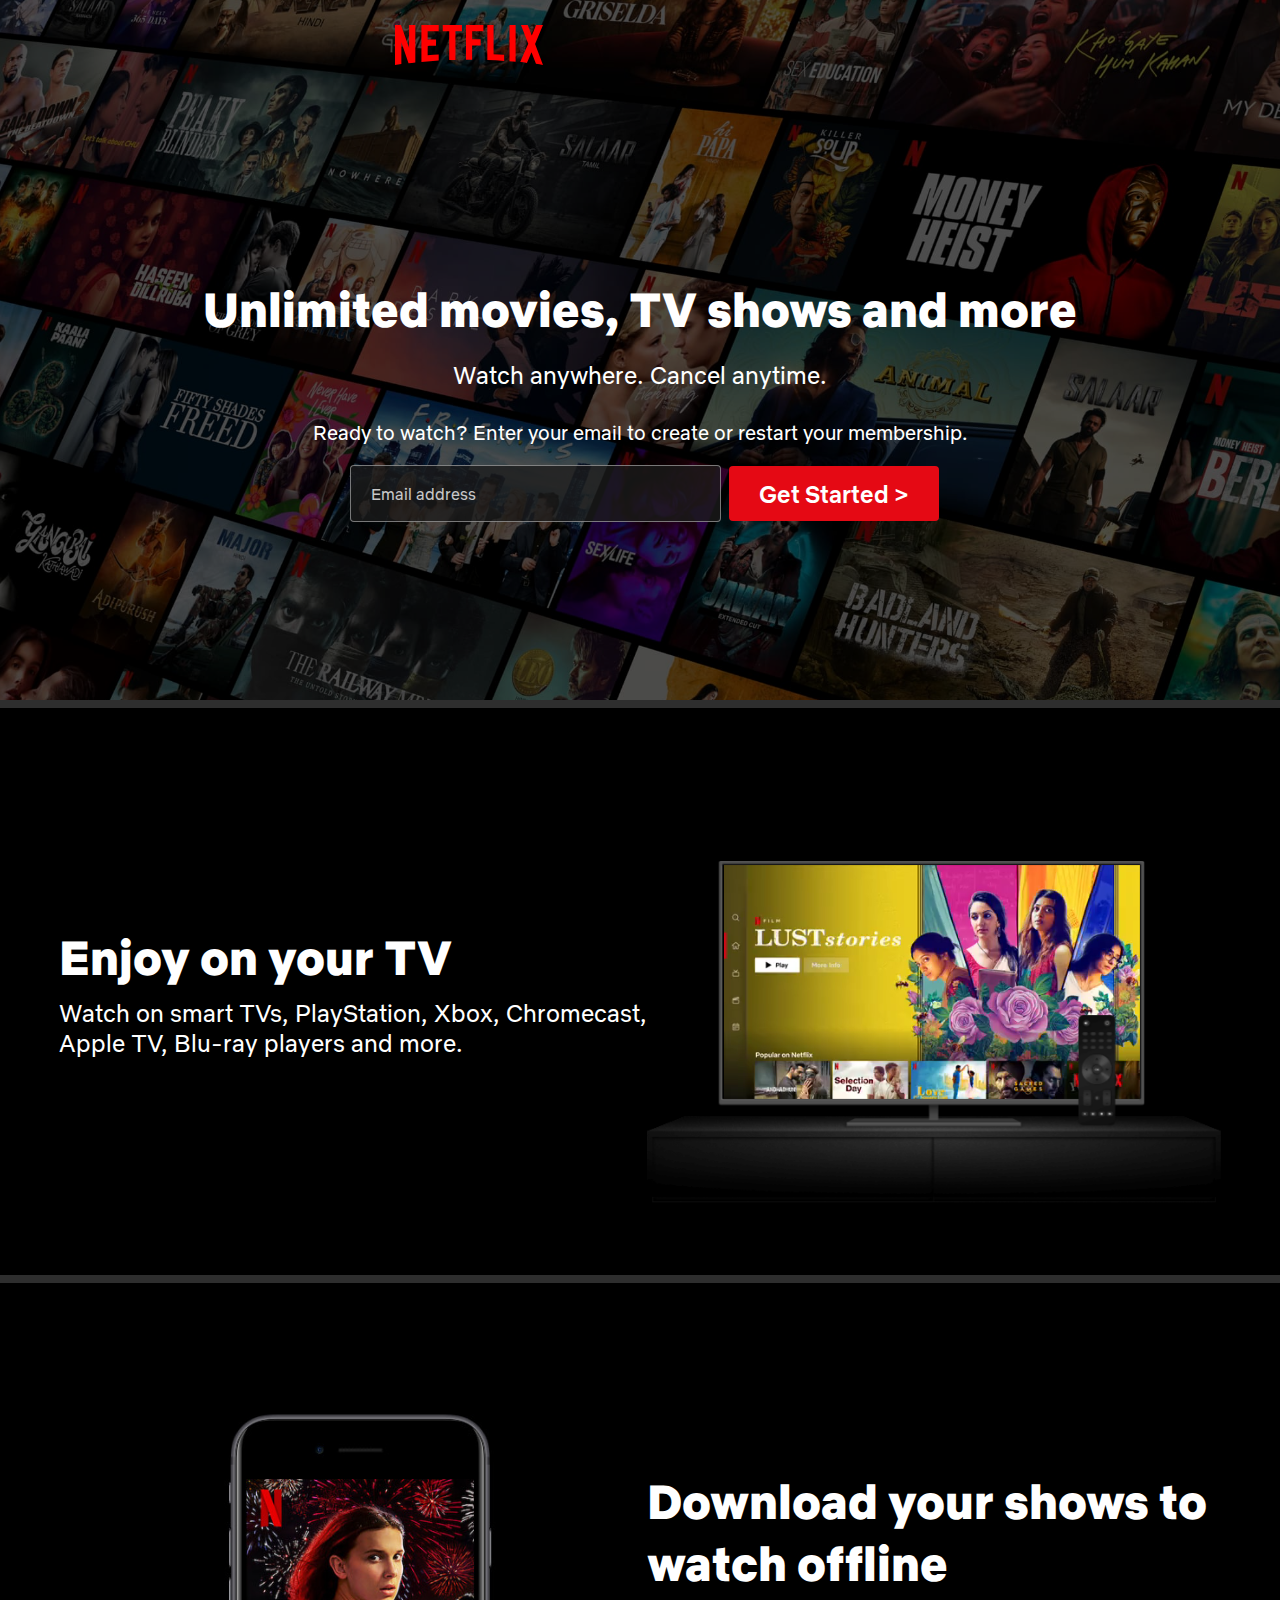
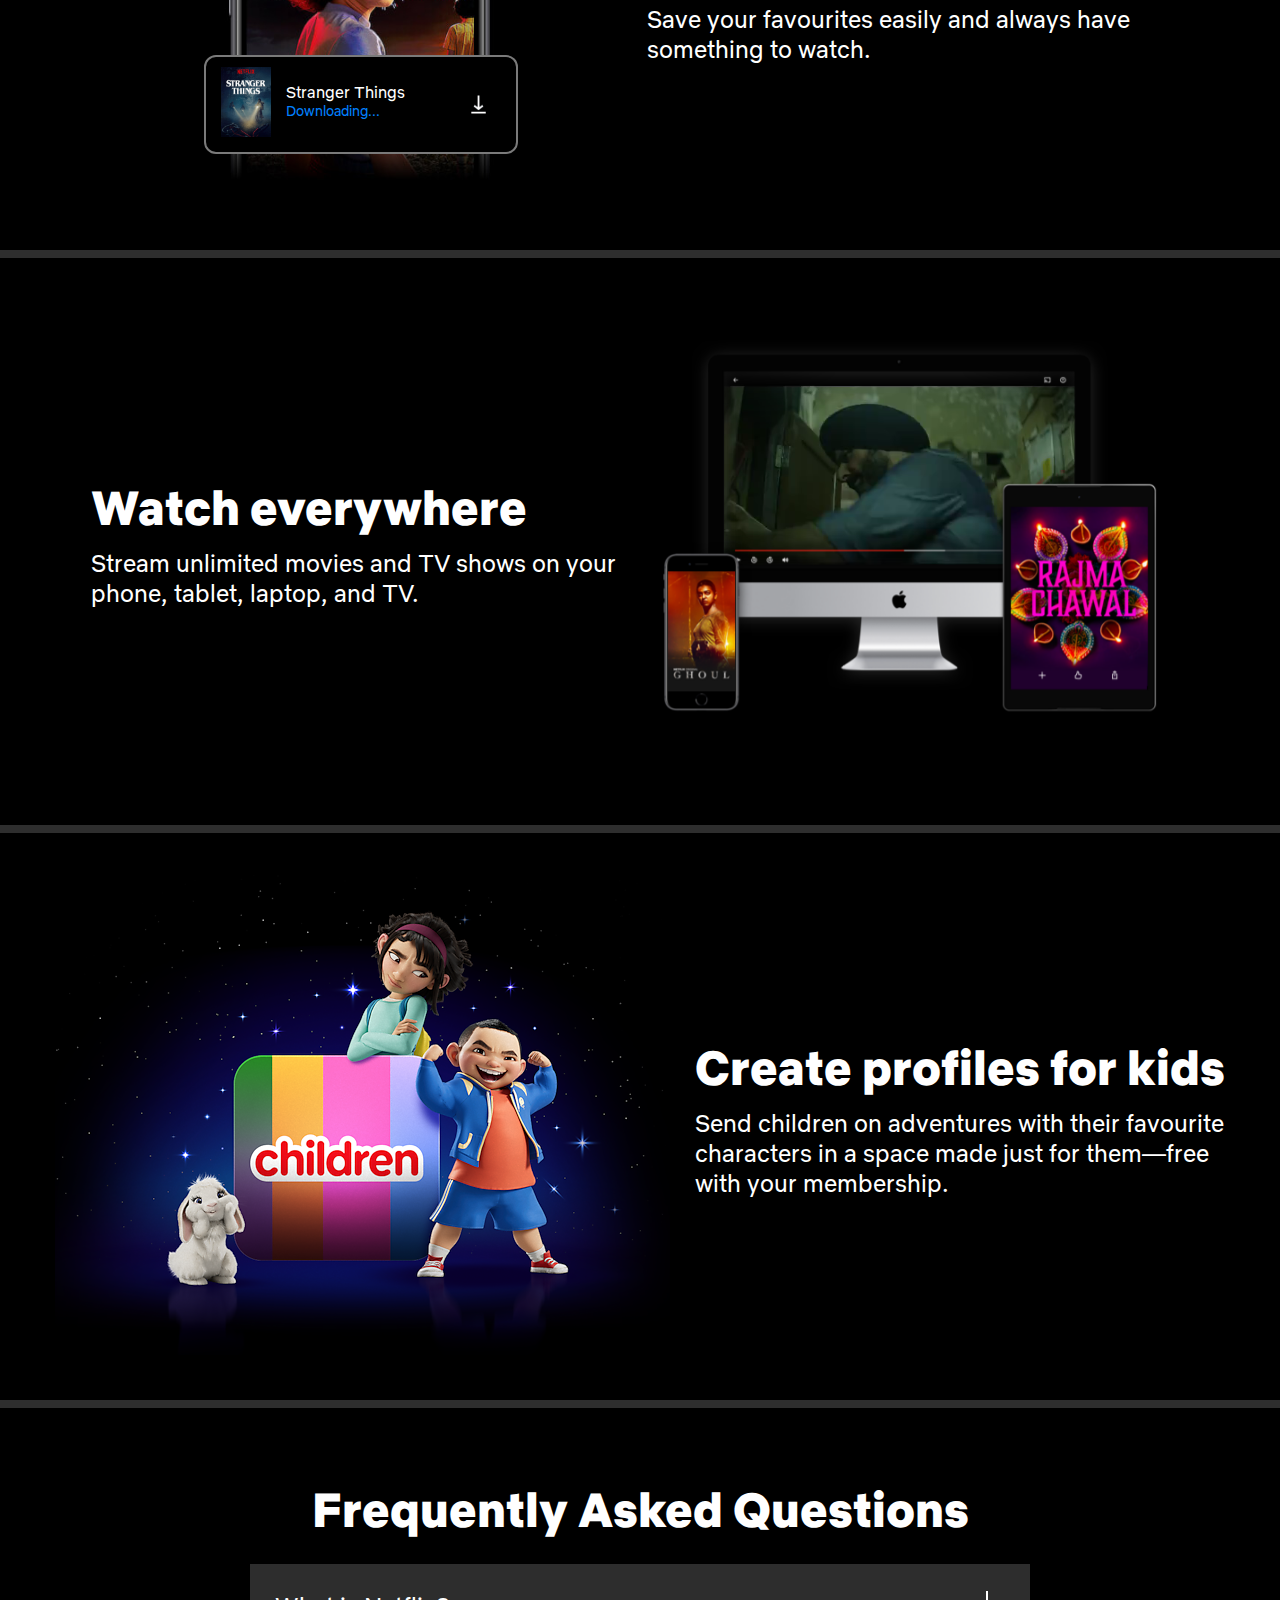
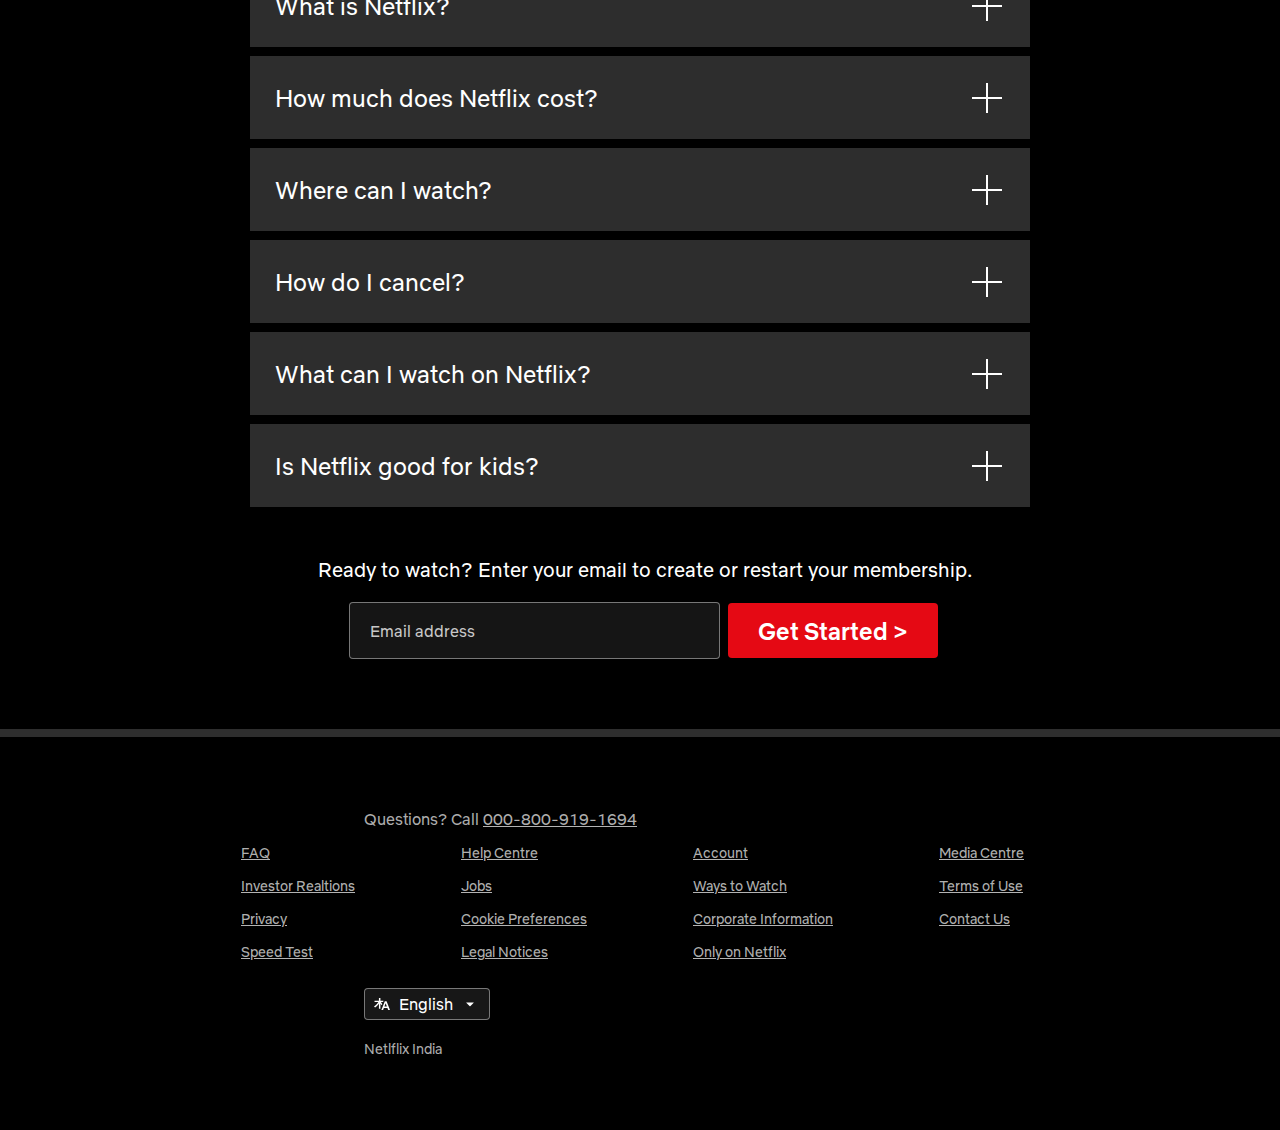
==== index.html @ abc53c1b "Added  Code" ====
<!DOCTYPE html>
<html lang="en">

<head>
    <meta charset="UTF-8">
    <meta name="viewport" content="width=device-width, initial-scale=1.0">
    <title>Netflix</title>
    <link rel="stylesheet" href="style.css">
    <link rel="icon" href="/assets/images/n-logo.png">
</head>

<body>
    <div class="main">
        <div class="nav">
            <img class="logo" src="/assets/images/logo.svg" alt="">
            <div class="button">
                <button class="english"><img src="/assets/images/lang.svg" alt="">
                    <p>English</p><img src="/assets/images/arrow.svg" alt="">
                </button>
                <button class="sign-in">Sign In</button>
            </div>
        </div>

        <div class="box">
            <div class="content">
                <span>Unlimited movies, TV shows and more</span>
                <span>Watch anywhere. Cancel anytime.</span><br>
                <span style="font-size: 20px;">Ready to watch? Enter your email to create or restart your membership.</span>
                <div class="input">
                    <input type="text" placeholder="Email address">
                    <button>Get Started > </button>
                </div>
            </div>
        </div>
    </div>
    <div class="separation"></div>
    <section>
        <div class="text">
            <span>Enjoy on your TV</span>
            <span>Watch on smart TVs, PlayStation, Xbox, Chromecast,
                <br>Apple TV, Blu-ray players and more.</span>
        </div>
        <div class="tv">
            <img src="/assets/images/tv.png" alt="">
            <video autoplay muted
                src="/assets/videos/Netflix India – Watch TV Shows Online, Watch Movies Online2.m4v"></video>
        </div>
    </section>
    <div class="separation"></div>
    <section>
        <div class="tv">
            <img src="/assets/images/mobile-0819.jpg" alt="">
            <div class="downlaod">
                <img src="/assets/images/boxshot.png" alt="boxshot" class="boxshot">
                <div class="down-txt">
                    <h3>Stranger Things</h3>
                    <p>Downloading...</p>
                </div>
                <div class="gif">
                    <img src="/assets/images/download-icon.gif" alt="gif">
                </div>
            </div>
        </div>
        <div class="text">
            <span>Download your shows to<br>watch offline</span>
            <span>Save your favourites easily and always have <br>something to watch.</span>
        </div>
    </section>
    <div class="separation"></div>
    <section>
        <div class="3rd-section">
            <div class="text">
                <span>Watch everywhere</span>
                <span>Stream unlimited movies and TV shows on your <br>phone, tablet, laptop, and TV.</span>
            </div>
        </div>
        <div class="tv-2">
            <img src="/assets/images/device-pile-in.png" alt="devcies">
            <video src="/assets/videos/Netflix India – Watch TV Shows Online, Watch Movies Online.m4v" autoplay
                muted></video>
        </div>
    </section>
    <div class="separation"></div>
    <section>
        <div class="4th-section">
            <div class="children">
                <img src="/assets/images/children.png" alt="children">
            </div>
        </div>
        <div class="text">
            <span>Create profiles for kids</span>
            <span>Send children on adventures with their favourite <br>characters in a space made just for them—free
                <br>with your membership.</span>
        </div>
    </section>
    <div class="separation"></div>
    <section class="body" style="height: auto;">
        <div class="text-faq">
            <span><h1>Frequently Asked Questions</h1></span>
        </div>
        <div class="faq-container">
            <div class="faq-box">
                <h2>What is Netflix?</h2><img src="/assets/images/plus.svg" alt="">
            </div>
            <div class="faq-box">
                <h2>How much does Netflix cost?</h2><img src="/assets/images/plus.svg" alt="">
            </div>
            <div class="faq-box">
                <h2>Where can I watch?</h2><img src="/assets/images/plus.svg" alt="">
            </div>
            <div class="faq-box">
                <h2>How do I cancel?</h2><img src="/assets/images/plus.svg" alt="">
            </div>
            <div class="faq-box">
                <h2>What can I watch on Netflix?</h2><img src="/assets/images/plus.svg" alt="">
            </div>
            <div class="faq-box">
                <h2>Is Netflix good for kids?</h2><img src="/assets/images/plus.svg" alt="">
            </div>
            <h3>Ready to watch? Enter your email to create or restart your membership.</h2>
            <div class="input">
                <input type="text" placeholder="Email address">
                <button>Get Started > </button>
            </div>
        </div>
    </section>
    <div class="separation"></div>
    <footer>
        <h6>Questions? Call <a href="#">000-800-919-1694</a></h6>
        <div class="container">
            <div class="cols col-1">
                <ul>
                    <li><a href="/">FAQ</a></li>
                    <li><a href="/">Investor Realtions</a></li>
                    <li><a href="/">Privacy</a></li>
                    <li><a href="/">Speed Test</a></li>
                </ul>
            </div>
            <div class="cols col-2">
                <ul>
                    <li><a href="/">Help Centre</a></li>
                    <li><a href="/">Jobs</a></li>
                    <li><a href="/">Cookie Preferences</a></li>
                    <li><a href="/">Legal Notices</a></li>
                </ul>
            </div>
            <div class="cols col-3">
                <ul>
                    <li><a href="/">Account</a></li>
                    <li><a href="/">Ways to Watch</a></li>
                    <li><a href="/">Corporate Information</a></li>
                    <li><a href="/">Only on Netflix</a></li>
                </ul>
            </div>
            <div class="cols col-4">
                <ul><a href="/">    
                    <li><a href="/">Media Centre</a></li>
                    <li><a href="/">Terms of Use</a></li>
                    <li><a href="/">Contact Us</a></li>
                </ul>
            </div>
        </div>
        <button class="english sec-btn"><img src="/assets/images/lang.svg" alt="">
            <p>English</p><img src="/assets/images/arrow.svg" alt="">
        </button>
        <h4>Netlflix India</h4>
    </footer>
</body>

</html>
---- style.css ----
@import url('https://fonts.googleapis.com/css2?family=Noto+Sans:wght@900&display=swap');
@import url('https://fonts.googleapis.com/css2?family=Noto+Sans:wght@400;900&display=swap');
@font-face {
    font-family: 'netflix';
    src: url(/netflix-sans-cufonfonts/NetflixSansThin.ttf);
    font-weight: 100;
}
@font-face {
    font-family: 'netflix';
    src: url(/netflix-sans-cufonfonts/NetflixSansRegular.ttf);
    font-weight: 200;
}
@font-face {
    font-family: 'netflix';
    src: url(/netflix-sans-cufonfonts/NetflixSansLight.ttf);
    font-weight: 400;
}
@font-face {
    font-family: 'netflix';
    src: url(/netflix-sans-cufonfonts/NetflixSansMedium.ttf);
}
@font-face {
    font-family: 'netflix';
    src: url(/netflix-sans-cufonfonts/NetflixSansBold.ttf);
    font-weight: bold;
}
@font-face {    
    font-family: 'netlfix_bold';
    src: url(/netflix-sans-cufonfonts/NetflixSansBlack.ttf);
    font-weight: bolder;
}
*{
    margin: 0;
    padding: 0;
}
body{
    background-color: black;
}
.main{
    background-image: url(/assets/images/background.jpg);
    height: 700px;
    background-position: center center;
    background-size: max(1300px, 100vw);
    background-repeat: no-repeat;
    position: relative;

}

.main .box{
    background: rgba(0, 0, 0, 0.6);
    height: 700px;
    width: 100%;
    position: absolute;
    top: 0;
    display: flex;
    justify-content: center;
    align-items: center;
}

.nav{
    display: flex;
    justify-content: space-between;
    width: 62vw;
    margin: 0 365px;
    position: relative;
    top: 25px;
    z-index: 10;
}
.nav .logo{
    height: 40px;
}
.content> :first-child{
    display: flex;
    justify-content: center;
    align-items: center;
    flex-direction: column;
    color: white;
    position: relative;
    font-family: 'netlfix_bold';
    font-weight: bolder;
    font-size: 48px;
    margin-bottom: 20px;
    
}
.content {
    height: 80vh;
    display: flex;
    justify-content: center;
    align-items: center;
    flex-direction: column;
    color: white;
    position: absolute;
    bottom: -70px;
    font-family: 'netflix';
    font-weight: 200;
    font-size: 24px;    
}
.sign-in{
    border: none;
    border-radius: 4px;
    height: 32px;
    width: 75px;
    background-color: #e50914;
    color: white;
    font-family: 'netflix';
    margin-right: 18px;
    margin-top: -3px;
    font-size: 14px;
    transition: ease-in-out .2s;
    cursor: pointer;
}
.sign-in:hover{
    background-color: #c11119;
}
.english{
    width: 126px;
    height: 32px;
    background-color: #202020bb;
    border: 1px solid #ffffff6b;
    color: #ffffff;
    font-size: 16px;
    font-family: 'netflix';
    font-weight: 300;
    border-radius: 4px;
    margin-right: 25px;
    margin-top: -3px;
    display: flex;
    align-items: center;
}
.button{
    display: flex;
    align-items: center;
}
.english img{
    margin: 0px 9px;
}
.input{
    display: flex;
    align-items: center;
    justify-content: center;
}

.input input{
    border-radius: 4px;
    border: 1px solid #ffffff6b;
    background-color: #1b1b1bc4;
    display: flex;
    align-items: center;
    margin: 20px 8px;
    height: 55px;
    width: 369px;
}
.input input::placeholder{
    font-family: 'netflix';
    font-weight: 200;
    font-size: 16px;
    color: #c7c7c7;
    position: absolute;
    left: 20px;
    bottom: 17px;
}
.input button:hover{
    background-color: #c11119;
}
.input button{
    height: 55px;
    width: 210px;
    font-family: 'netflix';
    color: #ffffff;
    font-size: 24px;
    font-weight: 400;
    background-color: #e50914;
    border: none;
    border-radius: 4px;
    display: flex;
    align-items: center; 
    justify-content: center;
    transition: ease-in-out .2s;
    cursor: pointer;
}

/* ----------------------------slide-content--------------------------------- */
.separation{
    height: 8px;
    background-color: #2e2e2e;
}
/* ----------------------------------Section 1-------------------------------------- */
section{
    height: 63vh;
    display: flex;
    justify-content: center;
    align-items: center;
}
.text{
    display: flex;
    flex-direction: column;
    color: #ffffff;
    font-family: 'netflix';
    font-size: 24px;
    font-weight: 200;
}
.text :first-child{
    font-size: 48px;
    font-family: 'netlfix_bold';
    font-weight: bolder;
    margin-bottom: 10px;
}
.tv{
    position: relative;
}
.tv video{
    height: 234px;
    position: absolute;
    right: 81px;
    bottom: 110px;
}
.tv img{
    position: relative;
    z-index: 2;
    height: 430px;
}
/* ----------------------------------Section 2-------------------------------------- */

.downlaod{
    position: absolute;
    background-color: black;
    height: 95px;
    width: 310px;
    border: 2px solid rgb(122, 122, 122);
    border-radius: 12px;
    color: #ffffff;
    z-index: 2;
    left: 131px;
    bottom: 30px;
}
.downlaod img{
    position: absolute;
    height: 70px;
    top: 10px;
    left: 15px;
}
.gif{
    position: absolute;
    right: 75px;
    top: 15px;
}
.gif img{
    height: 45px;

}
.downlaod h3{
    font-size: 16px;
    font-family: 'netflix';
    font-weight: 200;
}
.downlaod p{
    font-size: 14px;
    font-family: 'netflix';
    font-weight: 200;
    color: #0080ff;
}
.down-txt{
    position: absolute;
    top: 25px;
    left: 80px;
}
/* ----------------------------------Section 3-------------------------------------- */
.tv-2{
    position: relative;
}
.tv-2 video{
    position: absolute;
    height: 200px;
    right: 110px;
    top: 50px;

}
.tv-2 img{
    position: relative;
    z-index: 2;
    height: 430px;
}
/* ----------------------------------Section 4-------------------------------------- */


.body{
    display: flex;
    flex-direction: column;
    justify-content: flex-start;
    position: relative;
}
.text-faq h1{
    color: #ffffff;
    text-align: center;
    font-family: 'netlfix_bold';
    font-size: 48px;
    font-weight: bolder;
    margin-top: 70px;
}
.faq-container{
    margin-top: 15px;
    padding-bottom: 50px;
}

.faq-box:hover{
    background-color: #414141;
}
.faq-box{
    height: 83px;
    width: 61vw;
    background-color: #2d2d2d;
    margin: 9px;
    display: flex;
    align-items: center;
    justify-content: space-between;
    transition: all 0.2s;
    cursor: pointer;
}
.faq-box img{
    padding: 25px;
}
.faq-box h2{
    font-weight: 400;
    font-size: 24px;
    font-family: 'netflix';
    font-weight: 200;
    color: #ffffff;
    padding: 25PX;
}
.faq-container h3{
    margin: 50px 0 0 10px;
    text-align: center;
    color: #ffffff;
    font-family: 'netflix';
    font-size: 20px;
    font-weight: 200;
    
}


/* --------------------------------Footer--------------------------------- */
footer{
    color: #ffffff;
    font-family: 'netflix';
    font-weight: 100;
    margin: 72px 150px;
}
.container{
    display: flex;
    justify-content: space-evenly;
}
.container .cols{
    display: flex;
    flex-direction: column;
    font-family: 'netflix';
    font-weight: 200;
    font-size: 14px;
}
li{
    list-style-type: none;
    margin: 15px 15px 15px 0px;
}
a{
    color: #ffffffb3;
}
h6{
    font-family: 'netflix';
    font-weight: 200;
    font-size: 16px;
    color: #acacac;
    margin-top: 20px;
}
h4{
    font-family: 'netflix';
    font-weight: 200;
    font-size: 14px;
    color: #acacac;
    margin-top: 20px;
}
h4, h6, .sec-btn{
    margin-left: 214px;
}
.sec-btn{
    margin-top: 12px;
}
/* --------------------------------MEDIA QUERIES--------------------------------- */
@media screen and (max-width: 1280px){
    .nav {
        width: 100%;
        display: flex;
        justify-content: space-between;
    }
    .nav .logo{
        margin-left: 30px;
    }
    .nav .button .sign-in{
        margin-right: 30px;
    }
    .button{
        margin-bottom: 50px;
    }
}
@media screen and (max-width: 960px){
    .nav .logo{
        height: 24px;
        margin-top: 3px;
        margin-left: 28px;
    }
    .english, .sign-in{
        margin: 0 4px;
    }
}
@media screen and (max-width: 880px) {

    .content {
      font-size: 16px;
      text-align: center;
      bottom: -50px;
    }
}
@media screen and (max-width: 768px) {

  
    .content {
      font-size: 16px;
      text-align: center;
      bottom: -50px; /* Adjust as needed */
    }
  
    .input input {
        height: 55px;
        width: 369px;
    }
    .input button{
        font-size: 20px;
    }
  }

  @media screen and (max-width: 600px) {
    .nav .button .english{
        width: 65px;
    }
    .content .input button{
        height: 48px;
        width: 160px;
        font-size: 18px;
    }
    p{
        display: none;
    }
    .content :first-child{
        font-size: 32px;
        height: 48px;
        width: auto;
        display: flex;
        justify-content: center;
    }
    .content{
        font-size: 18px;
        position: absolute;
        top: 70px;
    }
    .input{
        display: flex;
        flex-direction: column;
        flex-wrap: wrap;
    }
    .main{
        height: 480px;
    }
  }
  @media screen and (max-width: 400px) {
    .input{
        width: 100%;
    }

}
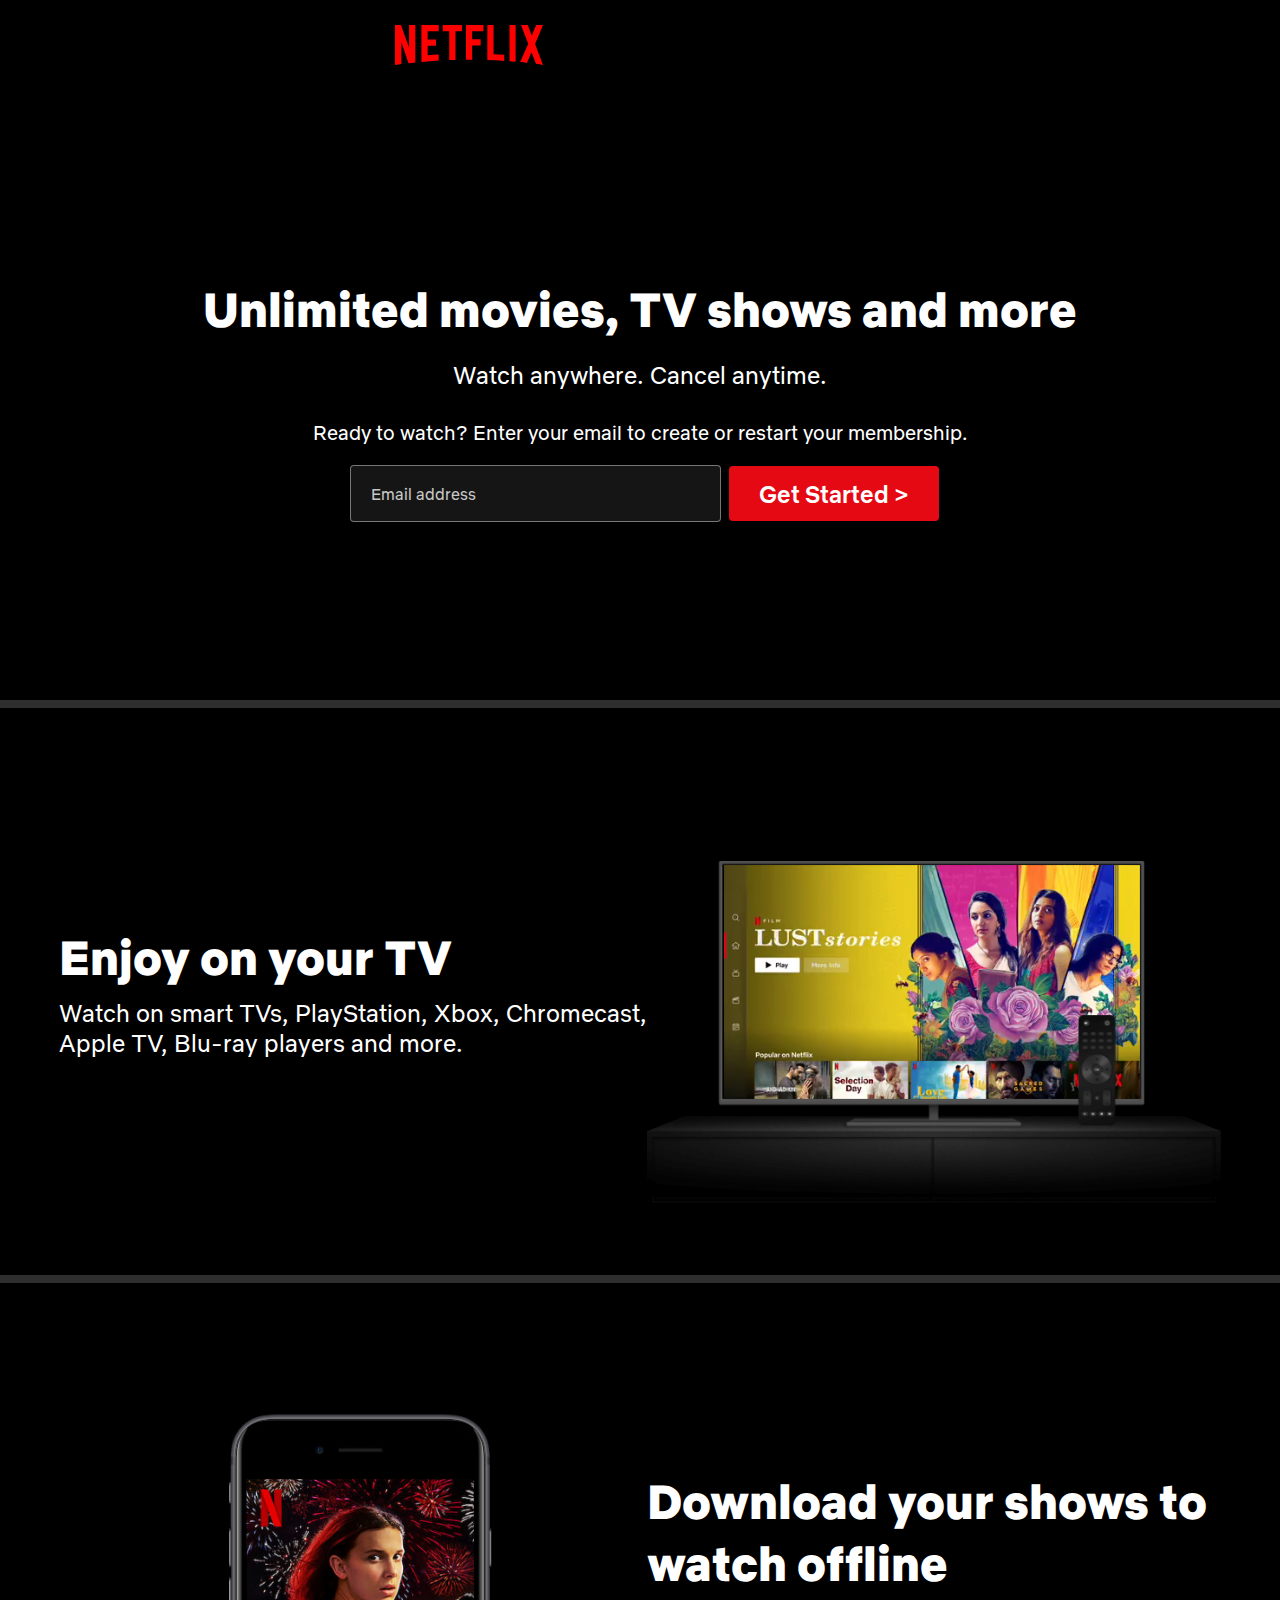
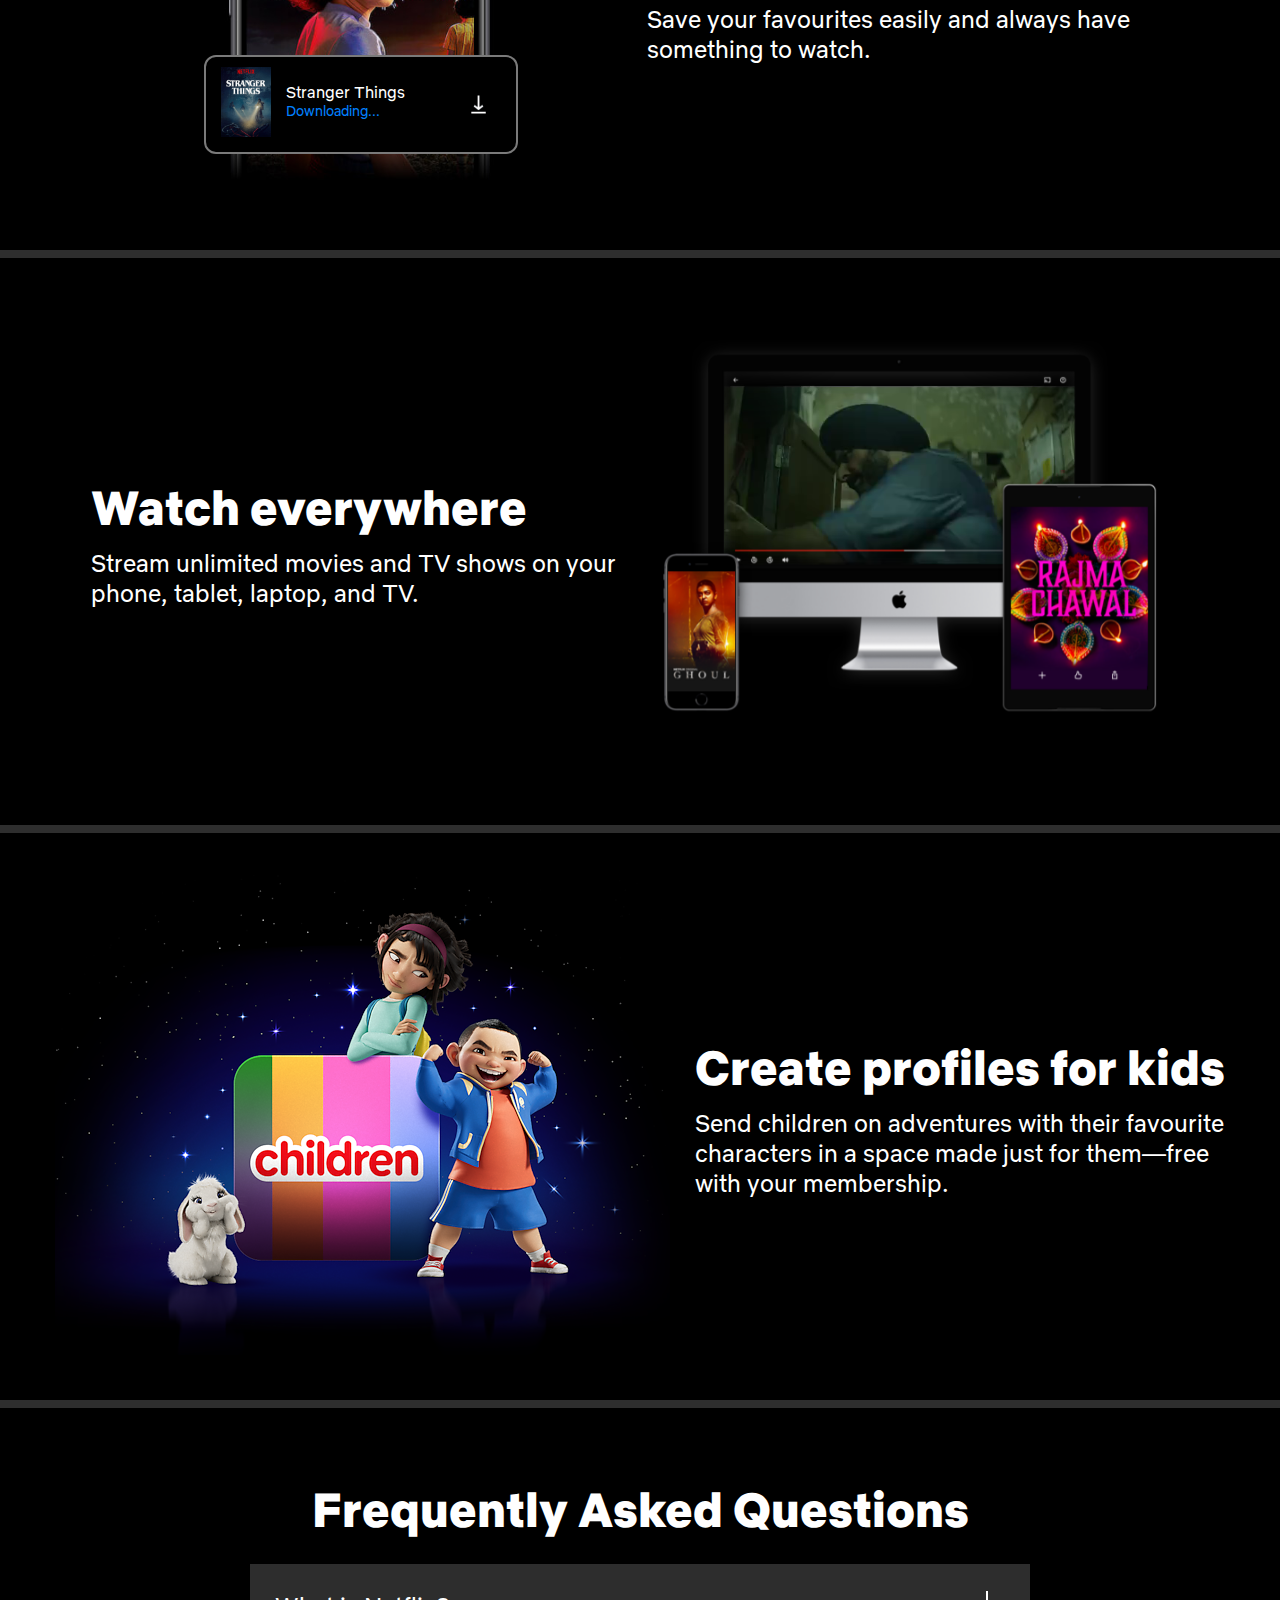
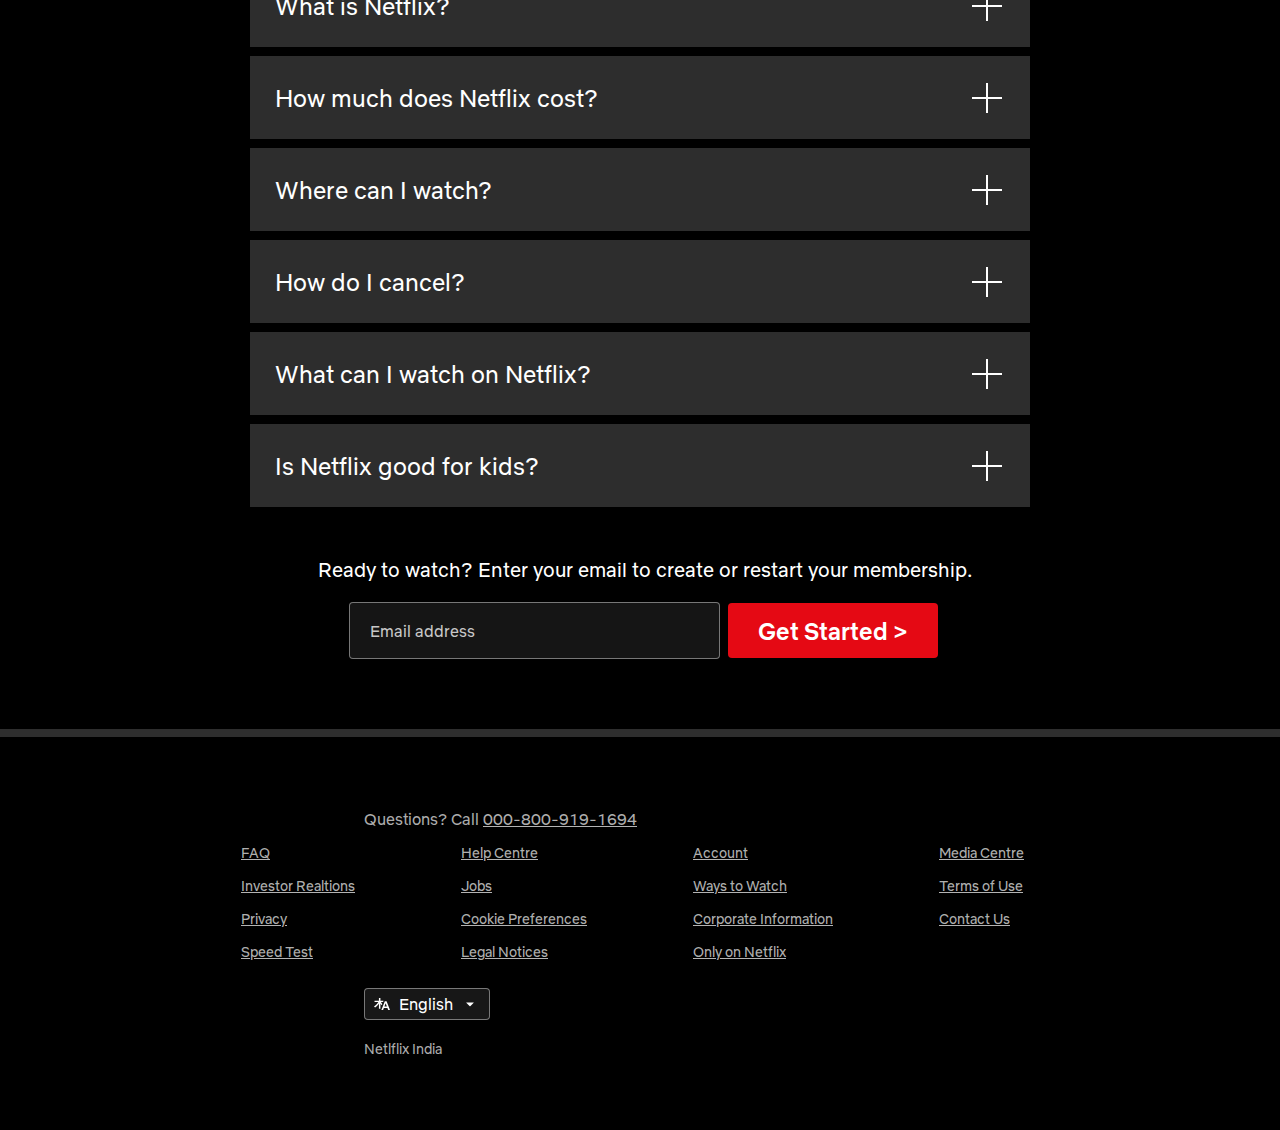
==== commit 38f0c6b3: "Update index.html" ====
--- a/index.html
+++ b/index.html
@@ -6,7 +6,8 @@
     <meta name="viewport" content="width=device-width, initial-scale=1.0">
     <title>Netflix</title>
     <link rel="stylesheet" href="style.css">
-    <link rel="icon" href="/assets/images/n-logo.png">
+    <link rel="icon" href="https://username.github.io/repo/assets/images/n-logo.png">
+
 </head>
 
 <body>
@@ -167,4 +168,4 @@
     </footer>
 </body>
 
-</html>+</html>
--- a/style.css
+++ b/style.css
@@ -37,7 +37,7 @@
     background-color: black;
 }
 .main{
-    background-image: url(/assets/images/background.jpg);
+    background-image: url(netflix-clone-projects/assets/images/background.jpg);
     height: 700px;
     background-position: center center;
     background-size: max(1300px, 100vw);
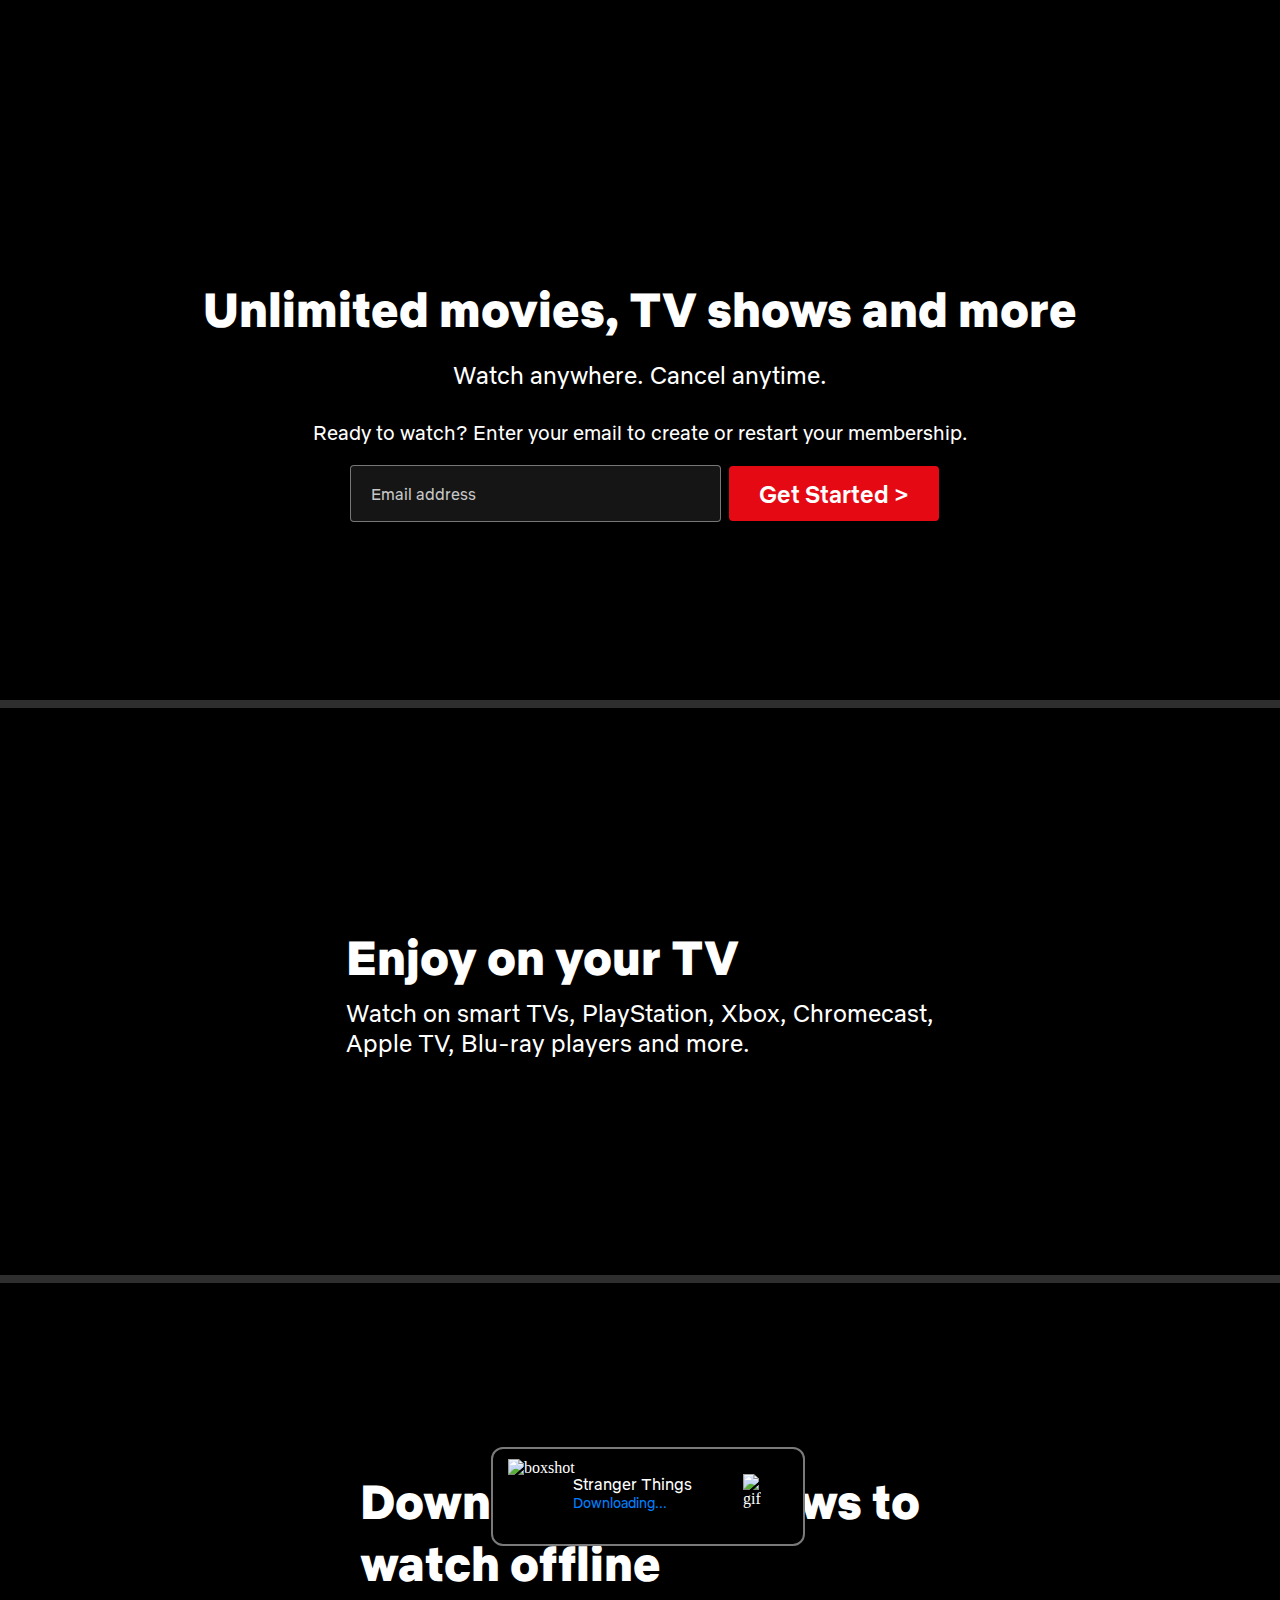
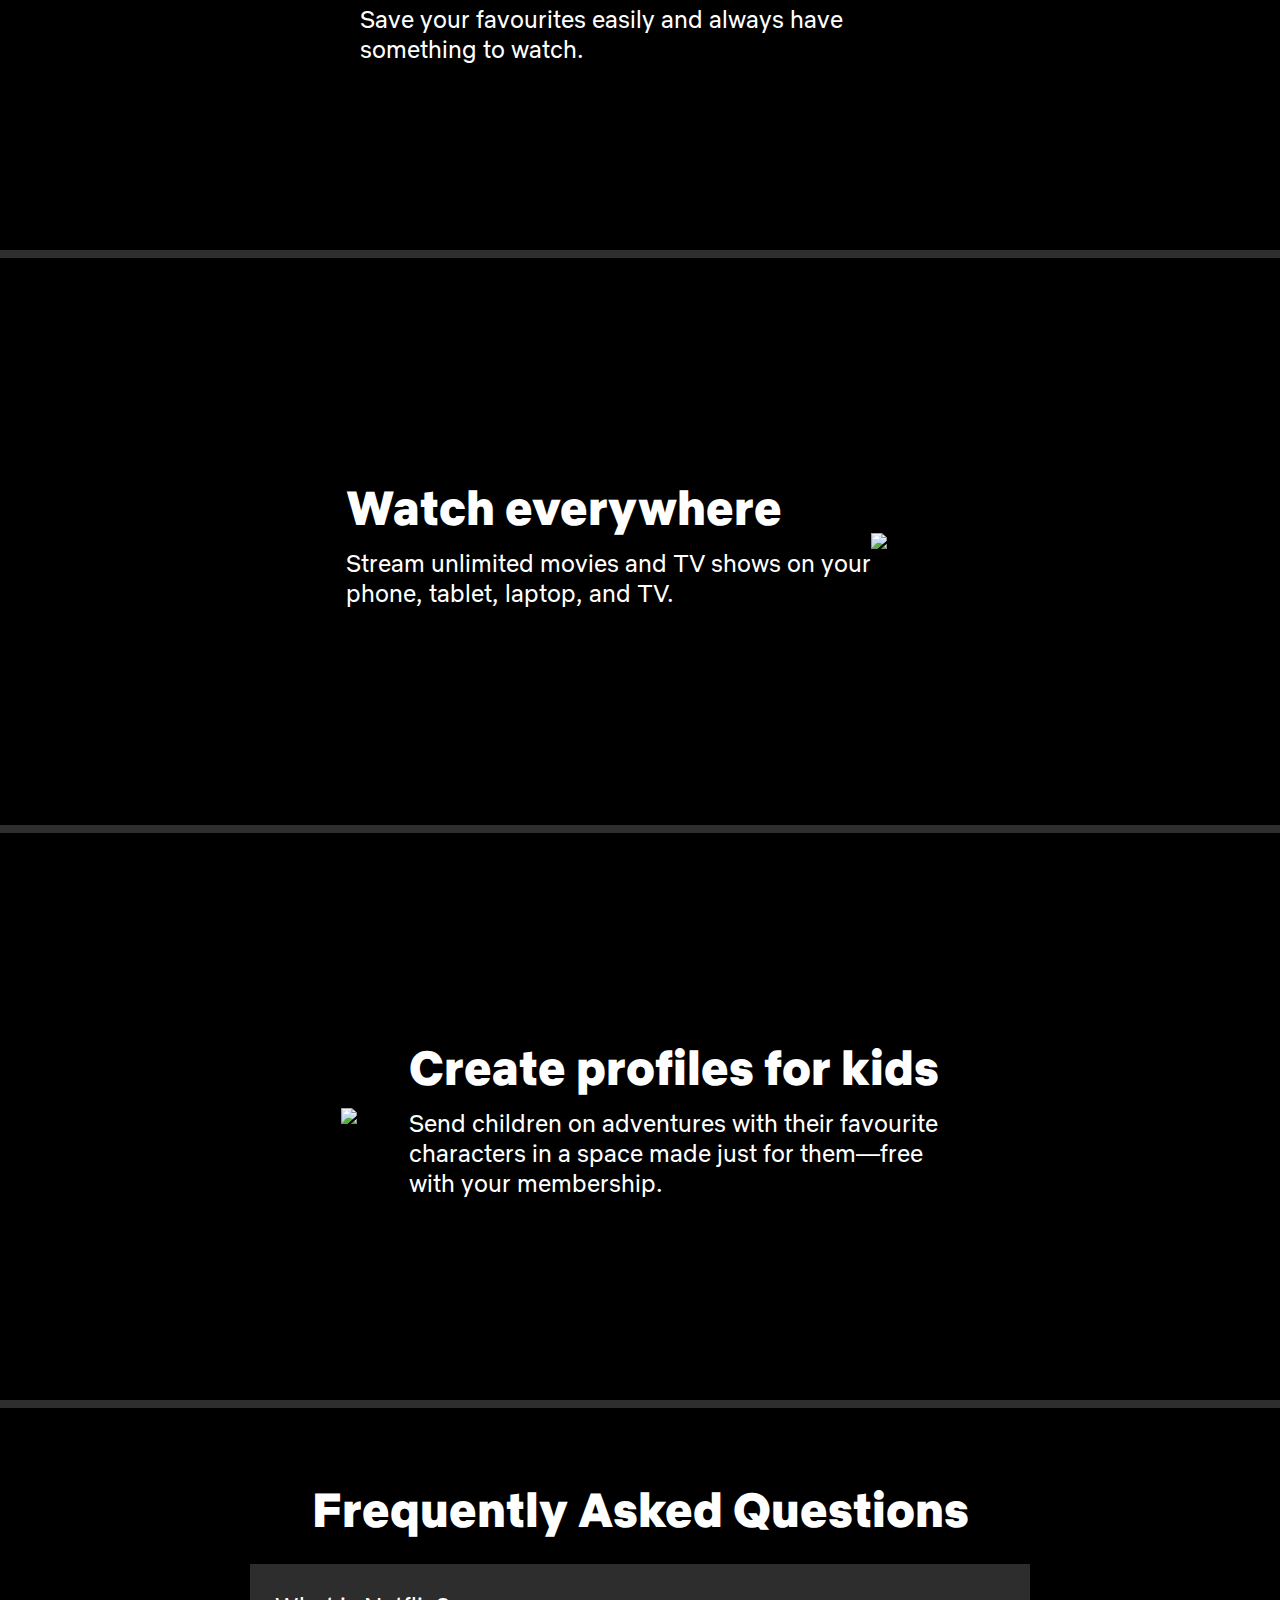
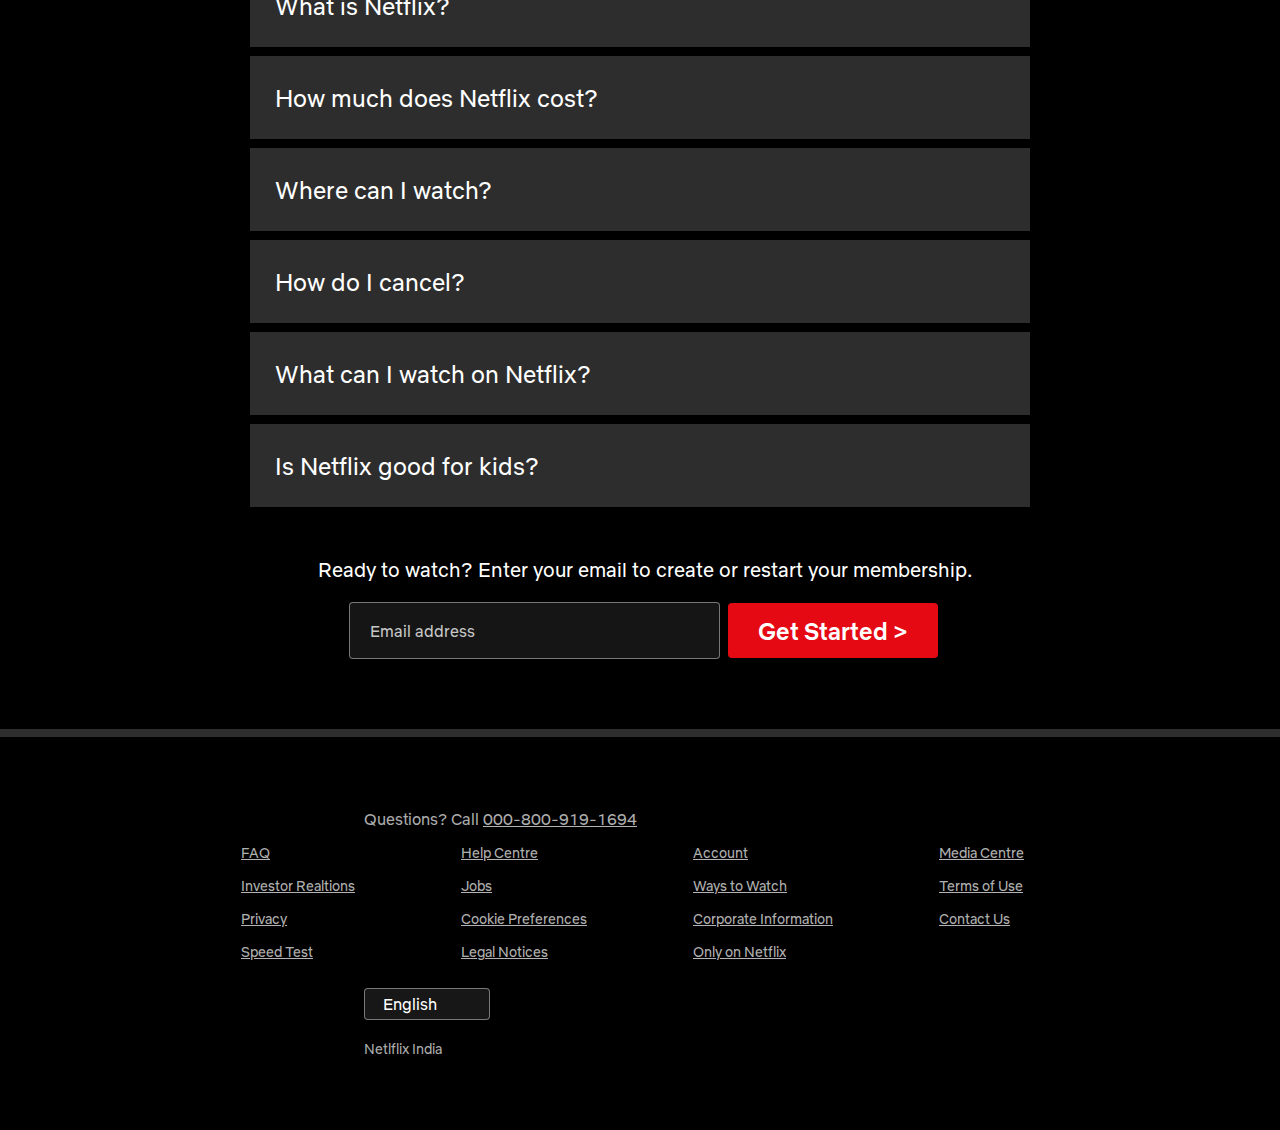
==== commit 8e9a5d8b: "Update index.html" ====
--- a/index.html
+++ b/index.html
@@ -6,17 +6,16 @@
     <meta name="viewport" content="width=device-width, initial-scale=1.0">
     <title>Netflix</title>
     <link rel="stylesheet" href="style.css">
-    <link rel="icon" href="https://username.github.io/repo/assets/images/n-logo.png">
-
+    <link rel="icon" href="https://github.com/farhanisthis/Netflix-Clone-Projects/blob/main/assets/images/n-logo.png">
 </head>
 
 <body>
     <div class="main">
         <div class="nav">
-            <img class="logo" src="/assets/images/logo.svg" alt="">
+            <img class="logo" src="https://github.com/farhanisthis/Netflix-Clone-Projects/blob/main/assets/images/logo.svg" alt="">
             <div class="button">
-                <button class="english"><img src="/assets/images/lang.svg" alt="">
-                    <p>English</p><img src="/assets/images/arrow.svg" alt="">
+                <button class="english"><img src="https://github.com/farhanisthis/Netflix-Clone-Projects/blob/main/assets/images/lang.svg" alt="">
+                    <p>English</p><img src="https://github.com/farhanisthis/Netflix-Clone-Projects/blob/main/assets/images/arrow.svg" alt="">
                 </button>
                 <button class="sign-in">Sign In</button>
             </div>
@@ -42,23 +41,23 @@
                 <br>Apple TV, Blu-ray players and more.</span>
         </div>
         <div class="tv">
-            <img src="/assets/images/tv.png" alt="">
+            <img src='https://github.com/farhanisthis/Netflix-Clone-Projects/blob/main/assets/images/tv.png' alt="">
             <video autoplay muted
-                src="/assets/videos/Netflix India – Watch TV Shows Online, Watch Movies Online2.m4v"></video>
+                src="https://github.com/farhanisthis/Netflix-Clone-Projects/blob/main/assets/videos/Netflix India – Watch TV Shows Online, Watch Movies Online2.m4v"></video>
         </div>
     </section>
     <div class="separation"></div>
     <section>
         <div class="tv">
-            <img src="/assets/images/mobile-0819.jpg" alt="">
+            <img src="https://github.com/farhanisthis/Netflix-Clone-Projects/blob/main/assets/images/mobile-0819.jpg" alt="">
             <div class="downlaod">
-                <img src="/assets/images/boxshot.png" alt="boxshot" class="boxshot">
+                <img src="https://github.com/farhanisthis/Netflix-Clone-Projects/blob/main/assets/images/boxshot.png" alt="boxshot" class="boxshot">
                 <div class="down-txt">
                     <h3>Stranger Things</h3>
                     <p>Downloading...</p>
                 </div>
                 <div class="gif">
-                    <img src="/assets/images/download-icon.gif" alt="gif">
+                    <img src="https://github.com/farhanisthis/Netflix-Clone-Projects/blob/main/assets/images/download-icon.gif" alt="gif">
                 </div>
             </div>
         </div>
@@ -76,8 +75,8 @@
             </div>
         </div>
         <div class="tv-2">
-            <img src="/assets/images/device-pile-in.png" alt="devcies">
-            <video src="/assets/videos/Netflix India – Watch TV Shows Online, Watch Movies Online.m4v" autoplay
+            <img src="https://github.com/farhanisthis/Netflix-Clone-Projects/blob/main/assets/images/device-pile-in.png" alt="devcies">
+            <video src="https://github.com/farhanisthis/Netflix-Clone-Projects/blob/main/assets/videos/Netflix India – Watch TV Shows Online, Watch Movies Online.m4v" autoplay
                 muted></video>
         </div>
     </section>
@@ -85,7 +84,7 @@
     <section>
         <div class="4th-section">
             <div class="children">
-                <img src="/assets/images/children.png" alt="children">
+                <img src="https://github.com/farhanisthis/Netflix-Clone-Projects/blob/main/assets/images/children.png" alt="children">
             </div>
         </div>
         <div class="text">
@@ -101,22 +100,22 @@
         </div>
         <div class="faq-container">
             <div class="faq-box">
-                <h2>What is Netflix?</h2><img src="/assets/images/plus.svg" alt="">
+                <h2>What is Netflix?</h2><img src="https://github.com/farhanisthis/Netflix-Clone-Projects/blob/main/assets/images/plus.svg" alt="">
             </div>
             <div class="faq-box">
-                <h2>How much does Netflix cost?</h2><img src="/assets/images/plus.svg" alt="">
+                <h2>How much does Netflix cost?</h2><img src="https://github.com/farhanisthis/Netflix-Clone-Projects/blob/main/assets/images/plus.svg" alt="">
             </div>
             <div class="faq-box">
-                <h2>Where can I watch?</h2><img src="/assets/images/plus.svg" alt="">
+                <h2>Where can I watch?</h2><img src="https://github.com/farhanisthis/Netflix-Clone-Projects/blob/main/assets/images/plus.svg" alt="">
             </div>
             <div class="faq-box">
-                <h2>How do I cancel?</h2><img src="/assets/images/plus.svg" alt="">
+                <h2>How do I cancel?</h2><img src="https://github.com/farhanisthis/Netflix-Clone-Projects/blob/main/assets/images/plus.svg" alt="">
             </div>
             <div class="faq-box">
-                <h2>What can I watch on Netflix?</h2><img src="/assets/images/plus.svg" alt="">
+                <h2>What can I watch on Netflix?</h2><img src="https://github.com/farhanisthis/Netflix-Clone-Projects/blob/main/assets/images/plus.svg" alt="">
             </div>
             <div class="faq-box">
-                <h2>Is Netflix good for kids?</h2><img src="/assets/images/plus.svg" alt="">
+                <h2>Is Netflix good for kids?</h2><img src="https://github.com/farhanisthis/Netflix-Clone-Projects/blob/main/assets/images/plus.svg" alt="">
             </div>
             <h3>Ready to watch? Enter your email to create or restart your membership.</h2>
             <div class="input">
@@ -161,8 +160,8 @@
                 </ul>
             </div>
         </div>
-        <button class="english sec-btn"><img src="/assets/images/lang.svg" alt="">
-            <p>English</p><img src="/assets/images/arrow.svg" alt="">
+        <button class="english sec-btn"><img src="https://github.com/farhanisthis/Netflix-Clone-Projects/blob/main/assets/images/lang.svg" alt="">
+            <p>English</p><img src="https://github.com/farhanisthis/Netflix-Clone-Projects/blob/main/assets/images/arrow.svg" alt="">
         </button>
         <h4>Netlflix India</h4>
     </footer>
